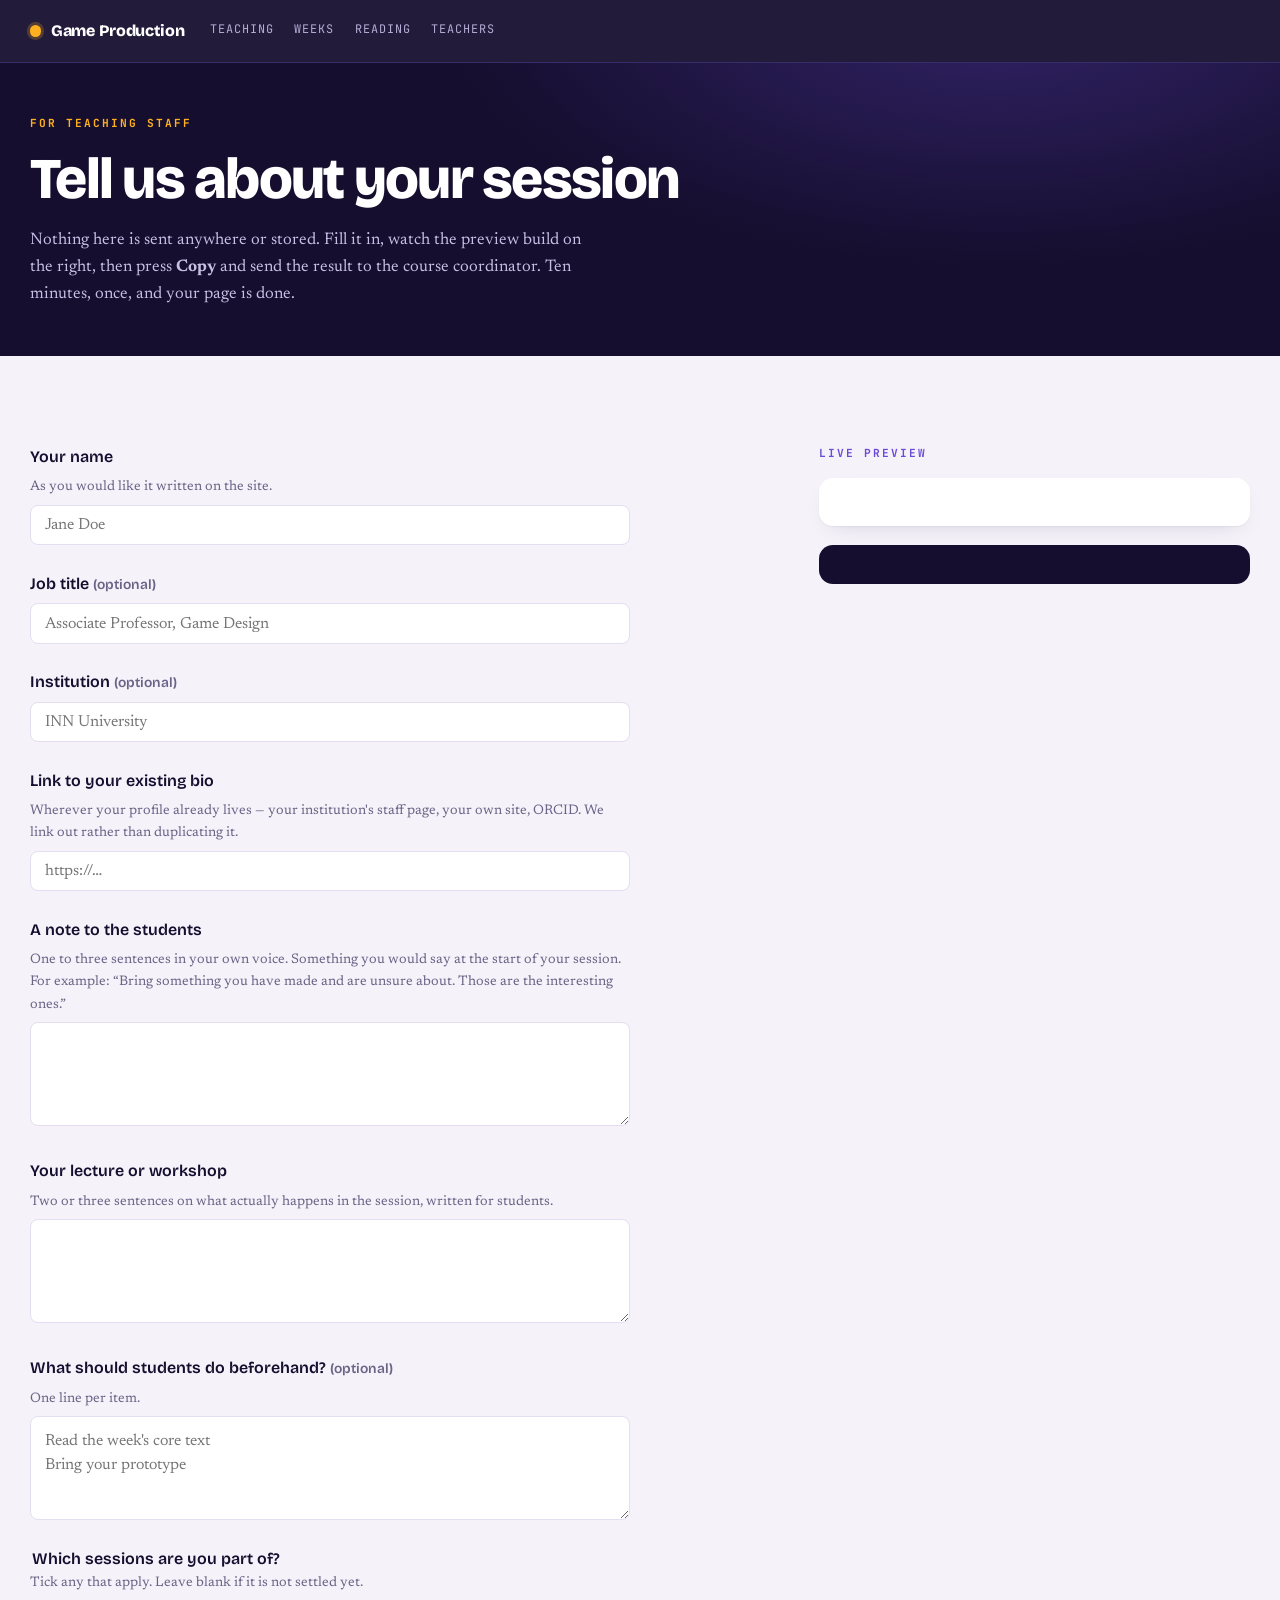
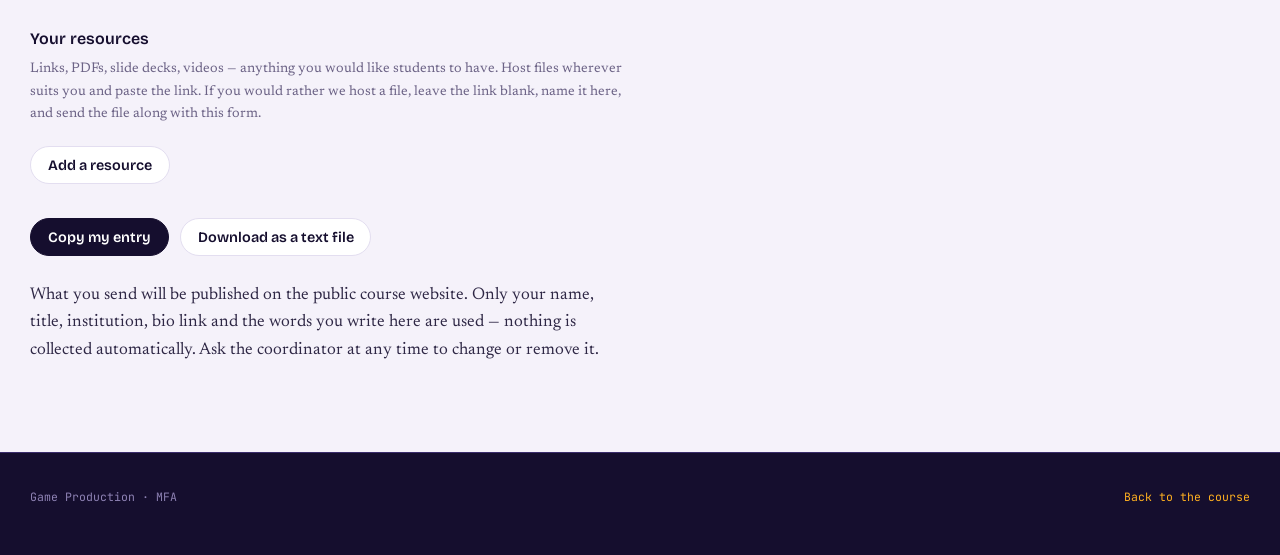
==== contribute.html @ fce990f4 "teacher info survey feilds" ====
<!DOCTYPE html>
<html lang="en">
<head>
<meta charset="utf-8">
<meta name="viewport" content="width=device-width, initial-scale=1">
<title>Contribute your session — Game Production</title>
<meta name="robots" content="noindex">
<meta name="description" content="For teaching staff: describe your session, add a note to the students, and list your resources.">
<link rel="preconnect" href="https://fonts.googleapis.com">
<link rel="preconnect" href="https://fonts.gstatic.com" crossorigin>
<link href="https://fonts.googleapis.com/css2?family=Bricolage+Grotesque:opsz,wght@12..96,400;12..96,600;12..96,800&family=Newsreader:ital,opsz,wght@0,6..72,300;0,6..72,400;0,6..72,500;1,6..72,400&family=JetBrains+Mono:wght@400;700&display=swap" rel="stylesheet">
<link rel="stylesheet" href="assets/css/styles.css">
</head>
<body>
<a class="skip" href="#main">Skip to content</a>

<header class="topbar">
  <div class="topbar__in">
    <a class="topbar__brand" href="index.html"><span class="topbar__mark" aria-hidden="true"></span>Game Production</a>
    <nav class="topbar__nav" aria-label="Sections">
      <a href="index.html#teaching">Teaching</a>
      <a href="index.html#weeks">Weeks</a>
      <a href="reading.html">Reading</a>
      <a href="teachers.html">Teachers</a>
    </nav>
  </div>
</header>

<main id="main">
  <section class="formhead">
    <div class="wrap">
      <p class="eyebrow eyebrow--light">For teaching staff</p>
      <h1 class="formhead__t">Tell us about your session</h1>
      <p class="formhead__n">
        Nothing here is sent anywhere or stored. Fill it in, watch the preview build on the right,
        then press <strong>Copy</strong> and send the result to the course coordinator. Ten minutes,
        once, and your page is done.
      </p>
    </div>
  </section>

  <section class="band">
    <div class="wrap daygrid">
      <div>
        <form class="cform" id="cform" autocomplete="off">

          <div class="field">
            <label for="f-name">Your name</label>
            <p class="help">As you would like it written on the site.</p>
            <input type="text" id="f-name" placeholder="Jane Doe">
          </div>

          <div class="field">
            <label for="f-role">Job title <span class="help">(optional)</span></label>
            <input type="text" id="f-role" placeholder="Associate Professor, Game Design">
          </div>

          <div class="field">
            <label for="f-inst">Institution <span class="help">(optional)</span></label>
            <input type="text" id="f-inst" placeholder="INN University">
          </div>

          <div class="field">
            <label for="f-bio">Link to your existing bio</label>
            <p class="help">Wherever your profile already lives — your institution's staff page, your own site, ORCID. We link out rather than duplicating it.</p>
            <input type="url" id="f-bio" placeholder="https://…">
          </div>

          <div class="field">
            <label for="f-note">A note to the students</label>
            <p class="help">One to three sentences in your own voice. Something you would say at the start of your session. For example: “Bring something you have made and are unsure about. Those are the interesting ones.”</p>
            <textarea id="f-note" maxlength="400"></textarea>
            <span class="count" data-for="f-note"></span>
          </div>

          <div class="field">
            <label for="f-desc">Your lecture or workshop</label>
            <p class="help">Two or three sentences on what actually happens in the session, written for students.</p>
            <textarea id="f-desc" maxlength="700"></textarea>
            <span class="count" data-for="f-desc"></span>
          </div>

          <div class="field">
            <label for="f-prep">What should students do beforehand? <span class="help">(optional)</span></label>
            <p class="help">One line per item.</p>
            <textarea id="f-prep" placeholder="Read the week's core text&#10;Bring your prototype"></textarea>
          </div>

          <fieldset class="field" style="border:0;padding:0;margin:0">
            <legend style="font-family:var(--display);font-weight:600;font-size:1rem;color:var(--ink)">Which sessions are you part of?</legend>
            <p class="help">Tick any that apply. Leave blank if it is not settled yet.</p>
            <div class="checks" id="f-weeks"></div>
          </fieldset>

          <div class="field">
            <label>Your resources</label>
            <p class="help">
              Links, PDFs, slide decks, videos — anything you would like students to have. Host files
              wherever suits you and paste the link. If you would rather we host a file, leave the link
              blank, name it here, and send the file along with this form.
            </p>
            <div id="f-res"></div>
            <div class="cactions">
              <button type="button" class="btn" id="add-res">Add a resource</button>
            </div>
          </div>

          <div class="cactions">
            <button type="button" class="btn btn--primary" id="copy">Copy my entry</button>
            <button type="button" class="btn" id="download">Download as a text file</button>
            <span class="saidit" id="said"></span>
          </div>
          <p class="help">
            What you send will be published on the public course website. Only your name, title,
            institution, bio link and the words you write here are used — nothing is collected
            automatically. Ask the coordinator at any time to change or remove it.
          </p>
        </form>
      </div>

      <aside>
        <div class="previewwrap">
          <p class="eyebrow">Live preview</p>
          <div class="sidebox" id="preview"></div>
          <pre class="outbox" id="out" aria-label="Text to copy"></pre>
        </div>
      </aside>
    </div>
  </section>
</main>

<footer class="foot">
  <div class="wrap foot__in">
    <p class="foot__l">Game Production · MFA</p>
    <p class="foot__r"><a href="index.html">Back to the course</a></p>
  </div>
</footer>

<script src="assets/js/course-data.js"></script>
<script src="assets/js/contribute.js"></script>
</body>
</html>
---- assets/css/styles.css ----
/* =========================================================================
   Game Production — MFA
   Colour carries meaning here: amber is always the teaching track, teal is
   always the student group-work track, violet is structure, plum is the
   artistic-practice thread. Don't repurpose them decoratively.
   ========================================================================= */

:root{
  --ink:#150E2E;
  --ink-2:#241941;
  --ink-3:#2E2159;

  --paper:#F5F2FA;
  --paper-2:#EDE9F6;
  --card:#FFFFFF;

  --amber:#FFB020;        /* teaching track */
  --amber-ink:#8A5A00;
  --amber-wash:#FFF0D4;

  --teal:#1FB8A0;         /* group-work track */
  --teal-ink:#0E6E5F;
  --teal-wash:#D6F2EC;

  --violet:#6B4BD6;       /* structure */
  --violet-deep:#4B2E9E;
  --violet-wash:#EDE7FC;

  --blue:#3D6BE0;
  --plum:#B5478A;

  --body:#2E2745;
  --muted:#6C6386;
  --faint:#9A93B2;
  --line:#E3DEF0;
  --line-dark:#3A2C6B;

  --display:"Bricolage Grotesque","Trebuchet MS",Verdana,sans-serif;
  --serif:"Newsreader",Georgia,"Times New Roman",serif;
  --mono:"JetBrains Mono","SFMono-Regular",Consolas,"Liberation Mono",monospace;

  --wrap:1220px;
  --r:14px;
  --r-sm:8px;
  --shadow:0 1px 2px rgba(21,14,46,.05), 0 8px 24px -12px rgba(21,14,46,.18);
  --shadow-lift:0 2px 4px rgba(21,14,46,.06), 0 16px 36px -14px rgba(21,14,46,.26);
}

*,*::before,*::after{box-sizing:border-box}

html{scroll-behavior:smooth; scroll-padding-top:86px}

body{
  margin:0;
  min-height:100dvh;
  display:flex;
  flex-direction:column;
  background:var(--paper);
  color:var(--body);
  font-family:var(--serif);
  font-size:17px;
  line-height:1.62;
  font-weight:400;
  -webkit-font-smoothing:antialiased;
  text-rendering:optimizeLegibility;
}

h1,h2,h3,h4{font-family:var(--display); font-weight:800; letter-spacing:-.02em; line-height:1.08; margin:0}
p{margin:0}
ul{margin:0; padding:0; list-style:none}
a{color:inherit}

.skip{
  position:absolute; left:-9999px; top:0; z-index:200;
  background:var(--amber); color:var(--ink); padding:.7rem 1.1rem;
  font-family:var(--display); font-weight:600; border-radius:0 0 var(--r-sm) 0;
}
.skip:focus{left:0}

:focus-visible{outline:3px solid var(--amber); outline-offset:3px; border-radius:4px}

.wrap{width:min(100% - 3rem, var(--wrap)); margin-inline:auto}

main{flex:1 0 auto}

/* ---------- shared type ------------------------------------------------ */
.eyebrow{
  font-family:var(--mono); font-size:.7rem; font-weight:700;
  letter-spacing:.18em; text-transform:uppercase; color:var(--violet);
  margin:0 0 1rem;
}
.eyebrow--light{color:var(--amber)}

.h2{font-size:clamp(1.9rem,3.6vw,2.9rem); color:var(--ink); margin-bottom:.75rem}
.h2--light{color:#fff}
.h3{font-family:var(--display); font-size:1.32rem; font-weight:600; color:var(--ink); margin:3rem 0 1.1rem}
.sub{color:var(--muted); max-width:64ch; font-size:1.03rem; margin-bottom:2rem}
.sub--light{color:#C9BFE6}

.band{padding:5.5rem 0}
.band--alt{background:var(--paper-2)}
.band--dark{background:var(--ink); color:#fff}

.callout{
  margin-top:2rem; padding:1.05rem 1.3rem;
  background:var(--violet-wash); border-radius:var(--r);
  color:var(--violet-deep); font-size:.95rem; max-width:78ch;
}

.btn{
  font-family:var(--display); font-weight:600; font-size:.9rem;
  padding:.6rem 1.05rem; border-radius:999px; border:1.5px solid var(--line);
  background:var(--card); color:var(--ink); cursor:pointer;
  transition:border-color .15s, background .15s, transform .15s;
}
.btn:hover{border-color:var(--violet); transform:translateY(-1px)}
.btn--ghost[aria-pressed="true"]{background:var(--ink); color:#fff; border-color:var(--ink)}

/* legend swatches */
.legend{display:flex; flex-wrap:wrap; gap:.4rem 1.5rem; align-items:center}
.key{display:inline-flex; align-items:center; gap:.5rem; font-family:var(--mono); font-size:.72rem; color:var(--muted); letter-spacing:.02em}
.sw{width:.85rem; height:.85rem; border-radius:4px; display:inline-block; flex:none}
.sw--teach{background:var(--amber)}
.sw--group{background:var(--teal)}
.sw--teachwash{background:var(--amber-wash); border:1px solid #EBD5A9}
.sw--groupwash{background:var(--teal-wash); border:1px solid #A9DDD2}
.sw--samling{background:var(--amber)}
.sw--exam{background:#fff; box-shadow:inset 0 0 0 1px rgba(255,255,255,.5)}

/* ---------- top bar ---------------------------------------------------- */
.topbar{
  position:sticky; top:0; z-index:100;
  background:rgba(21,14,46,.94);
  backdrop-filter:saturate(140%) blur(10px);
  border-bottom:1px solid var(--line-dark);
}
.topbar__in{
  width:min(100% - 3rem, var(--wrap)); margin-inline:auto;
  display:flex; align-items:center; gap:1.6rem; height:62px;
}
.topbar__brand{
  font-family:var(--display); font-weight:800; font-size:1rem; color:#fff;
  text-decoration:none; letter-spacing:-.01em; display:inline-flex; align-items:center; gap:.6rem; flex:none;
}
.topbar__mark{
  width:.7rem; height:.7rem; border-radius:50%;
  background:var(--amber); box-shadow:0 0 0 3px rgba(255,176,32,.22);
}
.topbar__nav{display:flex; gap:1.3rem; margin-right:auto}
.topbar__nav a{
  font-family:var(--mono); font-size:.74rem; letter-spacing:.08em; text-transform:uppercase;
  color:#B7ACD6; text-decoration:none; padding:.35rem 0; border-bottom:2px solid transparent;
  transition:color .15s, border-color .15s;
}
.topbar__nav a:hover, .topbar__nav a.is-here{color:#fff; border-color:var(--amber)}
.topbar__next{
  font-family:var(--mono); font-size:.72rem; color:var(--amber);
  white-space:nowrap; flex:none;
}
@media (max-width:1080px){ .topbar__next{display:none} }
@media (max-width:860px){
  .topbar__in{height:auto; padding:.7rem 0; flex-wrap:wrap; gap:.5rem 1rem}
  .topbar__nav{gap:.9rem; flex-wrap:wrap; width:100%}
}

/* ---------- hero ------------------------------------------------------- */
.hero{
  background:
    radial-gradient(1100px 520px at 82% -8%, rgba(107,75,214,.34), transparent 62%),
    radial-gradient(760px 420px at 6% 105%, rgba(31,184,160,.16), transparent 60%),
    var(--ink);
  color:#fff; padding:6rem 0 5rem;
}
.hero__in{width:min(100% - 3rem, var(--wrap)); margin-inline:auto}
.hero__title{
  font-size:clamp(3rem,9vw,7rem); line-height:.92; letter-spacing:-.035em;
  margin:0 0 1.6rem; max-width:16ch;
}
.hero__q{
  font-family:var(--serif); font-style:italic; font-weight:300;
  font-size:clamp(1.35rem,3vw,2.1rem); color:var(--amber);
  line-height:1.28; max-width:24ch; margin-bottom:1.5rem;
}
.hero__stand{color:#C9BFE6; max-width:60ch; font-size:1.05rem}

.hero__strip{margin:3.4rem 0 2.6rem}
.hero__striplab{
  font-family:var(--mono); font-size:.68rem; letter-spacing:.16em; text-transform:uppercase;
  color:#8E82B4; margin-bottom:.75rem;
}
.strip{display:flex; gap:3px; text-decoration:none; max-width:980px}
.strip__c{
  flex:1 1 0; height:44px; border-radius:5px; position:relative;
  background:var(--ink-3); transition:transform .18s, filter .18s;
}
.strip__c[data-tone="violet"]{background:var(--violet)}
.strip__c[data-tone="blue"]{background:var(--blue)}
.strip__c[data-tone="teal"]{background:var(--teal)}
.strip__c[data-tone="amber"]{background:var(--amber)}
.strip__c.is-samling::after{
  content:""; position:absolute; inset:auto 0 -11px; height:5px; border-radius:3px; background:var(--amber);
}
.strip__c.is-exam::after{
  content:""; position:absolute; inset:auto 0 -11px; height:5px; border-radius:3px; background:#fff;
}
.strip:hover .strip__c{filter:saturate(.55) opacity(.6)}
.strip:hover .strip__c:hover{filter:none; transform:translateY(-3px)}
.hero__stripkey{display:flex; gap:1.4rem; margin-top:1.4rem}
.hero__stripkey .key{color:#8E82B4}

.stats{display:flex; flex-wrap:wrap; gap:2.6rem; margin:0}
.stats div{min-width:8rem}
.stats dt{font-family:var(--mono); font-size:2.3rem; font-weight:700; color:var(--teal); line-height:1}
.stats dd{margin:.55rem 0 0; color:#B7ACD6; font-size:.9rem; line-height:1.45}

/* ---------- course / kinds --------------------------------------------- */
.lede{display:grid; grid-template-columns:minmax(0,1.05fr) minmax(0,1fr); gap:2.5rem 4rem; align-items:start; margin-bottom:3.5rem}
.lede__p{font-size:1.12rem; color:var(--body)}
@media (max-width:820px){ .lede{grid-template-columns:1fr; gap:1.2rem} }

.kinds{display:grid; grid-template-columns:repeat(4,1fr); gap:1.1rem}
.kinds li{
  background:var(--card); border-radius:var(--r); padding:1.5rem 1.4rem 1.6rem;
  box-shadow:var(--shadow); border-top:3px solid var(--violet);
}
.kinds li:nth-child(2){border-top-color:var(--teal)}
.kinds li:nth-child(3){border-top-color:var(--blue)}
.kinds li:nth-child(4){border-top-color:var(--plum)}
.kinds b{display:block; font-family:var(--display); font-weight:600; font-size:1.1rem; color:var(--ink); margin-bottom:.5rem}
.kinds span{color:var(--muted); font-size:.94rem}
@media (max-width:960px){ .kinds{grid-template-columns:repeat(2,1fr)} }
@media (max-width:560px){ .kinds{grid-template-columns:1fr} }

/* ---------- rhythm ----------------------------------------------------- */
.rhythm{display:grid; grid-template-columns:1fr 1fr; gap:1.2rem; margin-bottom:1rem}
.rhythm__d{
  background:var(--card); border-radius:var(--r); padding:1.7rem 1.6rem;
  box-shadow:var(--shadow); border-left:4px solid var(--amber);
}
.rhythm__d[data-track="group"]{border-left-color:var(--teal)}
.rhythm__day{
  font-family:var(--mono); font-size:.72rem; letter-spacing:.14em; text-transform:uppercase;
  color:var(--amber-ink); margin-bottom:.4rem;
}
.rhythm__d[data-track="group"] .rhythm__day{color:var(--teal-ink)}
.rhythm__t{font-family:var(--display); font-size:2rem; font-weight:800; color:var(--ink); letter-spacing:-.02em; margin-bottom:.9rem}
.rhythm__f{display:flex; flex-wrap:wrap; gap:.45rem; margin-bottom:.9rem}
.rhythm__f span{
  font-family:var(--mono); font-size:.72rem; padding:.3rem .6rem; border-radius:999px;
  background:var(--amber-wash); color:var(--amber-ink);
}
.rhythm__d[data-track="group"] .rhythm__f span{background:var(--teal-wash); color:var(--teal-ink)}
.rhythm__n{color:var(--muted); font-size:.94rem}
@media (max-width:760px){ .rhythm{grid-template-columns:1fr} }

/* ---------- forms ------------------------------------------------------ */
.forms{display:grid; grid-template-columns:repeat(3,1fr); gap:1.1rem}
.forms li{
  background:var(--card); border-radius:var(--r); padding:1.4rem 1.4rem 1.5rem;
  box-shadow:var(--shadow); display:grid; grid-template-columns:auto 1fr; gap:.2rem .9rem; align-items:start;
}
.forms .dot{width:.85rem; height:.85rem; border-radius:50%; background:var(--amber); margin-top:.42rem}
.forms li[data-track="group"] .dot{background:var(--teal)}
.forms li[data-track="samling"] .dot{background:var(--violet)}
.forms b{font-family:var(--display); font-weight:600; font-size:1.08rem; color:var(--ink)}
.forms .when{grid-column:2; font-family:var(--mono); font-size:.7rem; color:var(--amber-ink); letter-spacing:.05em; margin-bottom:.5rem}
.forms li[data-track="group"] .when{color:var(--teal-ink)}
.forms li[data-track="samling"] .when{color:var(--violet-deep)}
.forms .note{grid-column:2; color:var(--muted); font-size:.93rem}
@media (max-width:940px){ .forms{grid-template-columns:repeat(2,1fr)} }
@media (max-width:600px){ .forms{grid-template-columns:1fr} }

/* ---------- two tracks ------------------------------------------------- */
.tracks{margin-top:1rem}
.tracks__pair{display:grid; gap:.55rem}
.tracks__lane{
  background:var(--card); border-radius:999px; padding:1.05rem 1.9rem;
  box-shadow:var(--shadow); border-left:6px solid var(--amber);
}
.tracks__lane--group{border-left-color:var(--teal)}
.tracks__name{font-family:var(--display); font-weight:600; font-size:1.1rem; color:var(--ink)}
.tracks__note{color:var(--muted); font-size:.93rem}
.tracks__link{
  height:26px; margin-left:2.6rem; width:2px; background:linear-gradient(var(--violet),var(--violet)) center/2px 100% no-repeat;
  position:relative;
}
.tracks__link::before,.tracks__link::after{
  content:""; position:absolute; left:-4px; width:10px; height:10px;
  border-left:2px solid var(--violet); border-top:2px solid var(--violet);
}
.tracks__link::before{top:0; transform:rotate(45deg)}
.tracks__link::after{bottom:0; transform:rotate(-135deg)}

/* ---------- week board ------------------------------------------------- */
.boardbar{display:flex; flex-wrap:wrap; gap:1rem; justify-content:space-between; align-items:center; margin-bottom:1.4rem}

.phase{margin-bottom:2.6rem}
.phase__head{display:flex; flex-wrap:wrap; align-items:baseline; gap:.5rem 1rem; padding:0 0 .9rem; border-bottom:2px solid var(--line)}
.phase__name{
  font-family:var(--display); font-weight:800; font-size:.82rem; letter-spacing:.16em; text-transform:uppercase;
  color:#fff; background:var(--violet); padding:.32rem .8rem; border-radius:999px;
}
.phase[data-tone="blue"] .phase__name{background:var(--blue)}
.phase[data-tone="teal"] .phase__name{background:var(--teal)}
.phase[data-tone="amber"] .phase__name{background:var(--amber); color:var(--ink)}
.phase__sub{font-family:var(--display); font-weight:600; font-size:1.15rem; color:var(--ink)}
.phase__wk{font-family:var(--mono); font-size:.72rem; color:var(--faint); margin-left:auto}
.phase__note{color:var(--muted); font-size:.93rem; margin:.85rem 0 1.1rem; max-width:72ch}

.wk{background:var(--card); border-radius:var(--r); box-shadow:var(--shadow); margin-bottom:.55rem; overflow:hidden}
.wk.is-samling{background:linear-gradient(90deg,var(--amber-wash),var(--card) 42%)}
.wk__btn{
  display:grid; grid-template-columns:6.4rem minmax(0,1fr) minmax(0,1fr) 1.6rem;
  gap:1.2rem; align-items:center; width:100%; text-align:left;
  background:none; border:0; padding:1.05rem 1.3rem; cursor:pointer; font:inherit; color:inherit;
}
.wk__btn:hover{background:rgba(107,75,214,.045)}
.wk__n{font-family:var(--mono); line-height:1.25}
.wk__n b{display:block; font-size:1.28rem; font-weight:700; color:var(--violet-deep)}
.wk.is-samling .wk__n b{color:var(--amber-ink)}
.wk.is-exam .wk__n b{color:var(--teal-ink)}
.wk__n span{display:block; font-size:.66rem; color:var(--faint); letter-spacing:.02em; white-space:nowrap}
.wk__cell{display:flex; gap:.7rem; align-items:flex-start; font-size:.97rem}
.wk__cell::before{content:""; width:.6rem; height:.6rem; border-radius:50%; background:var(--amber); flex:none; margin-top:.48rem}
.wk__cell--group::before{background:var(--teal)}
.wk__cell--none{color:var(--faint); font-style:italic}
.wk__cell--none::before{background:var(--line)}
.wk__chev{justify-self:end; color:var(--faint); transition:transform .2s}
.wk[open] .wk__chev, .wk.is-open .wk__chev{transform:rotate(180deg)}

.wk__body{display:none; padding:0 1.3rem 1.4rem 8.9rem; border-top:1px solid var(--line)}
.wk.is-open .wk__body{display:block}
.wk__pair{display:grid; grid-template-columns:1fr 1fr; gap:1.6rem; padding-top:1.1rem}
.wk__k{
  font-family:var(--mono); font-size:.66rem; letter-spacing:.14em; text-transform:uppercase;
  color:var(--amber-ink); margin-bottom:.4rem;
}
.wk__k--group{color:var(--teal-ink)}
.wk__p{font-size:.98rem; color:var(--body)}
.wk__p--none{color:var(--faint); font-style:italic}
.wk__tag{
  display:inline-block; font-family:var(--mono); font-size:.64rem; letter-spacing:.1em; text-transform:uppercase;
  background:var(--teal); color:#fff; padding:.18rem .5rem; border-radius:999px; margin-left:.5rem; vertical-align:middle;
}
.wk__tag--samling{background:var(--amber); color:var(--ink)}

@media (max-width:900px){
  .wk__btn{grid-template-columns:5.2rem minmax(0,1fr) 1.4rem; gap:.8rem; row-gap:.5rem}
  .wk__cell--group{grid-column:2}
  .wk__body{padding-left:1.3rem}
  .wk__pair{grid-template-columns:1fr; gap:1.1rem}
}

/* ---------- calendar --------------------------------------------------- */
.legend--cal{margin-bottom:1.8rem}
.months{display:grid; grid-template-columns:1fr 1fr; gap:2.4rem 2.6rem}
@media (max-width:900px){ .months{grid-template-columns:1fr} }

.mo__name{font-family:var(--display); font-weight:600; font-size:1.3rem; color:var(--ink); margin-bottom:.9rem}
.mo__grid{display:grid; grid-template-columns:3.9rem repeat(7,1fr); gap:4px}
.mo__dow{
  font-family:var(--mono); font-size:.6rem; letter-spacing:.1em; text-transform:uppercase;
  color:var(--faint); text-align:center; padding-bottom:.3rem;
}
.mo__dow--we{color:#BDB6D0}
.mo__wk{
  font-family:var(--mono); font-size:.66rem; color:var(--violet-deep); white-space:nowrap;
  display:flex; flex-direction:column; justify-content:center; align-items:flex-end;
  padding-right:.4rem; text-align:right; line-height:1.2;
}
.mo__wk small{color:var(--faint); font-size:.56rem; white-space:nowrap}
.mo__wk small.is-exam{color:var(--teal-ink); font-weight:700}
.mo__wk.is-break{color:var(--faint)}
.mo__d{
  min-height:60px; border-radius:var(--r-sm); background:var(--card);
  padding:.32rem .4rem; box-shadow:0 1px 2px rgba(21,14,46,.05);
}
.mo__d.is-out{background:transparent; box-shadow:none}
.mo__d.is-break{background:#E9E5F2; box-shadow:none}
.mo__d.is-teach{background:var(--amber-wash)}
.mo__d.is-group{background:var(--teal-wash)}
.mo__d.is-samling{background:var(--amber)}
.mo__num{font-family:var(--mono); font-size:.72rem; font-weight:700; color:var(--body); display:block}
.mo__d.is-out .mo__num{color:#C7C1D8}
.mo__d.is-break .mo__num{color:#8A83A3}
.mo__d.is-teach .mo__num{color:var(--amber-ink)}
.mo__d.is-group .mo__num{color:var(--teal-ink)}
.mo__d.is-samling .mo__num{color:var(--ink)}
.mo__lab{display:block; font-size:.6rem; line-height:1.25; margin-top:.15rem; color:var(--amber-ink)}
.mo__d.is-group .mo__lab{color:var(--teal-ink)}
.mo__d.is-samling .mo__lab{color:var(--ink); font-weight:700}
@media (max-width:520px){
  .mo__grid{grid-template-columns:3.1rem repeat(7,1fr); gap:2px}
  .mo__wk{font-size:.58rem}
  .mo__wk small{font-size:.5rem}
  .mo__d{min-height:46px; padding:.22rem .25rem}
  .mo__lab{display:none}
}

/* ---------- samlinger --------------------------------------------------- */
.samlist{display:grid; grid-template-columns:repeat(4,1fr); gap:1.1rem; margin-bottom:2.4rem}
.samlist li{background:var(--card); border-radius:var(--r); padding:1.4rem; box-shadow:var(--shadow)}
.samlist .n{
  font-family:var(--mono); font-weight:700; font-size:1rem; color:var(--ink);
  background:var(--amber); width:2rem; height:2rem; border-radius:50%;
  display:grid; place-items:center; margin-bottom:.85rem;
}
.samlist .w{font-family:var(--mono); font-size:.7rem; color:var(--amber-ink); letter-spacing:.05em; display:block; margin-bottom:.4rem}
.samlist .note{color:var(--muted); font-size:.93rem}
@media (max-width:900px){ .samlist{grid-template-columns:repeat(2,1fr)} }
@media (max-width:520px){ .samlist{grid-template-columns:1fr} }

.sam4{background:var(--ink); color:#fff; border-radius:var(--r); padding:2.2rem 2.2rem 2.4rem}
.sam4__k{font-family:var(--mono); font-size:.68rem; letter-spacing:.16em; text-transform:uppercase; color:var(--amber); margin-bottom:.7rem}
.sam4__t{font-family:var(--serif); font-style:italic; font-weight:400; font-size:clamp(1.4rem,2.6vw,1.95rem); color:#fff; margin-bottom:1.3rem}
.sam4__l li{color:#C9BFE6; font-size:.97rem; padding-left:1.4rem; position:relative; margin-bottom:.6rem; max-width:88ch}
.sam4__l li::before{content:""; position:absolute; left:0; top:.62rem; width:.5rem; height:.5rem; border-radius:50%; background:var(--teal)}

/* ---------- literature --------------------------------------------------- */
.lit{display:grid; grid-template-columns:repeat(3,1fr); gap:1.1rem}
.lit li{background:var(--card); border-radius:var(--r); padding:1.5rem 1.5rem 1.6rem; box-shadow:var(--shadow); border-top:3px solid var(--violet)}
.lit li[data-tone="teal"]{border-top-color:var(--teal)}
.lit li[data-tone="blue"]{border-top-color:var(--blue)}
.lit li[data-tone="amber"]{border-top-color:var(--amber)}
.lit li[data-tone="plum"]{border-top-color:var(--plum)}
.lit b{display:block; font-family:var(--display); font-weight:600; font-size:1.12rem; color:var(--ink); margin-bottom:.5rem}
.lit .note{color:var(--muted); font-size:.92rem; margin-bottom:1rem}
.lit ul li{all:unset; display:block; font-family:var(--display); font-weight:600; font-size:.97rem; color:var(--body); padding:.28rem 0; border-top:1px solid var(--line)}
@media (max-width:940px){ .lit{grid-template-columns:repeat(2,1fr)} }
@media (max-width:600px){ .lit{grid-template-columns:1fr} }

/* ---------- downloads / footer -------------------------------------------- */
.dl{display:flex; flex-wrap:wrap; gap:1rem}
.dl a{
  display:flex; align-items:center; gap:1rem; text-decoration:none;
  background:var(--ink-2); border:1px solid var(--line-dark); border-radius:var(--r);
  padding:1.1rem 1.5rem; transition:border-color .15s, transform .15s;
}
.dl a:hover{border-color:var(--amber); transform:translateY(-2px)}
.dl .kind{font-family:var(--mono); font-size:.68rem; font-weight:700; letter-spacing:.1em; color:var(--ink); background:var(--amber); padding:.28rem .5rem; border-radius:5px}
.dl .name{font-family:var(--display); font-weight:600; color:#fff; font-size:1rem}

.foot{background:var(--ink); border-top:1px solid var(--line-dark); padding:2.2rem 0 3rem; color:#8E82B4}
.foot__in{display:flex; flex-wrap:wrap; gap:.6rem 2rem; justify-content:space-between; font-family:var(--mono); font-size:.72rem}

/* ---------- motion ---------------------------------------------------------- */
.reveal{opacity:0; transform:translateY(14px); transition:opacity .55s ease, transform .55s ease}
.reveal.is-in{opacity:1; transform:none}

@media (prefers-reduced-motion:reduce){
  html{scroll-behavior:auto}
  *,*::before,*::after{animation-duration:.001ms !important; transition-duration:.001ms !important}
  .reveal{opacity:1; transform:none}
}

@media print{
  .topbar,.hero__strip,.boardbar,.dl,.skip{display:none}
  body{background:#fff; font-size:11pt}
  .band{padding:1.5rem 0; background:#fff}
  .wk__body{display:block !important}
  .hero{background:#fff; color:#000}
  .hero__title,.hero__stand,.stats dd{color:#000}
}

/* =========================================================================
   Active calendar days, session pages and teacher pages
   ========================================================================= */

/* ---- active day cells ---------------------------------------------------- */
.mo__d{position:relative}
.mo__d.is-link{
  display:block; text-decoration:none; color:inherit; cursor:pointer;
  transition:transform .14s ease, box-shadow .14s ease;
}
.mo__d.is-link:hover, .mo__d.is-link:focus-visible{
  transform:translateY(-2px);
  box-shadow:0 6px 16px -6px rgba(21,14,46,.35);
  z-index:2;
}
.mo__d.is-teach.is-link:hover{outline:2px solid var(--amber); outline-offset:-2px}
.mo__d.is-group.is-link:hover{outline:2px solid var(--teal); outline-offset:-2px}
.mo__d.is-samling.is-link:hover{outline:2px solid var(--ink); outline-offset:-2px}
.mo__active{
  position:absolute; top:.26rem; right:.26rem;
  font-family:var(--mono); font-size:.5rem; font-weight:700;
  letter-spacing:.1em; text-transform:uppercase;
  padding:.1rem .34rem; border-radius:999px;
  background:var(--ink); color:#fff; white-space:nowrap;
  opacity:0; transform:translateY(-2px); transition:opacity .14s, transform .14s;
  pointer-events:none;
}
.mo__d.is-link:hover .mo__active,
.mo__d.is-link:focus-visible .mo__active{opacity:1; transform:none}
.mo__d.is-samling .mo__active{background:var(--ink)}
.mo__exam{
  display:inline-block; margin-top:.2rem;
  font-family:var(--mono); font-size:.5rem; font-weight:700;
  letter-spacing:.1em; text-transform:uppercase;
  background:var(--teal); color:#fff; padding:.1rem .3rem; border-radius:4px;
}
.sw--exampill{background:var(--teal)}
@media (max-width:520px){ .mo__active{display:none} .mo__exam{font-size:.45rem} }
@media (hover:none){ .mo__d.is-link::after{
  content:""; position:absolute; right:.28rem; bottom:.28rem;
  width:.32rem; height:.32rem; border-radius:50%; background:currentColor; opacity:.4;
} }

/* ---- session page header --------------------------------------------------- */
.dayhead{
  background:
    radial-gradient(900px 420px at 88% -20%, rgba(107,75,214,.34), transparent 62%),
    var(--ink);
  color:#fff; padding:3.2rem 0 2.8rem;
}
.dayhead__crumbs{font-family:var(--mono); font-size:.7rem; letter-spacing:.1em; text-transform:uppercase; color:#8E82B4; margin-bottom:1rem}
.dayhead__crumbs a{color:var(--amber); text-decoration:none}
.dayhead__crumbs a:hover{text-decoration:underline}
.dayhead__date{font-size:clamp(2rem,5vw,3.4rem); letter-spacing:-.03em; color:#fff; margin-bottom:1rem}
.dayhead__tags{display:flex; flex-wrap:wrap; gap:.45rem; margin-bottom:1.1rem}
.tag{
  font-family:var(--mono); font-size:.68rem; letter-spacing:.05em;
  padding:.3rem .65rem; border-radius:999px; background:rgba(255,255,255,.1); color:#D6CDEE;
}
.tag--teach{background:var(--amber); color:var(--ink); font-weight:700}
.tag--group{background:var(--teal); color:#fff; font-weight:700}
.tag--samling{background:#fff; color:var(--ink); font-weight:700}
.tag--exam{background:var(--teal); color:#fff; font-weight:700}
.tag--phase{border:1px solid rgba(255,255,255,.28)}
.dayhead__title{font-family:var(--serif); font-style:italic; font-size:clamp(1.2rem,2.4vw,1.7rem); color:var(--amber)}

/* ---- session / teacher body ------------------------------------------------- */
.daygrid{display:grid; grid-template-columns:minmax(0,1.7fr) minmax(0,1fr); gap:2.5rem 3.5rem; align-items:start}
@media (max-width:860px){ .daygrid{grid-template-columns:1fr; gap:2rem} }

.dayblock{margin-bottom:2.6rem}
.dayblock__h{
  font-family:var(--mono); font-size:.7rem; font-weight:700; letter-spacing:.16em;
  text-transform:uppercase; color:var(--violet); margin-bottom:.9rem;
  padding-bottom:.55rem; border-bottom:1px solid var(--line);
}
.daybody{font-size:1.06rem; color:var(--body); max-width:66ch}
.fromcourse{margin-top:.8rem; font-size:.84rem; color:var(--faint); font-style:italic}
.empty{color:var(--faint); font-style:italic}

.ticks li{position:relative; padding-left:1.5rem; margin-bottom:.55rem; max-width:66ch}
.ticks li::before{
  content:""; position:absolute; left:0; top:.55rem;
  width:.55rem; height:.55rem; border-radius:3px; border:2px solid var(--teal);
}
.reslist li{border-top:1px solid var(--line); padding:.6rem 0}
.reslist li:last-child{border-bottom:1px solid var(--line)}
.reslist a{color:var(--violet-deep); text-decoration:none; font-weight:500}
.reslist a:hover{text-decoration:underline}
.reslist a::after{content:" \2197"; font-size:.8em; color:var(--faint)}

.sidebox{background:var(--card); border-radius:var(--r); padding:1.5rem; box-shadow:var(--shadow); margin-bottom:1.2rem}
.sidebox__h{font-family:var(--mono); font-size:.68rem; font-weight:700; letter-spacing:.14em; text-transform:uppercase; color:var(--muted); margin-bottom:1rem}
.sidebox__big{font-family:var(--display); font-weight:800; font-size:1.7rem; color:var(--ink); letter-spacing:-.02em}
.sidebox__p{color:var(--muted); font-size:.9rem; margin-top:.4rem}
.sidebox__link{display:inline-block; margin-top:.8rem; font-family:var(--display); font-weight:600; font-size:.9rem; color:var(--violet-deep)}

.peoplelist li{margin-bottom:.5rem}
.person{display:flex; align-items:center; gap:.8rem; text-decoration:none; padding:.4rem; border-radius:var(--r-sm); transition:background .14s}
.person:hover{background:var(--violet-wash)}
.person__txt{display:flex; flex-direction:column; line-height:1.3}
.person__txt b{font-family:var(--display); font-weight:600; color:var(--ink); font-size:.98rem}
.person__txt span{font-size:.8rem; color:var(--muted)}

.dayslist li{border-top:1px solid var(--line)}
.dayslist li:last-child{border-bottom:1px solid var(--line)}
.dayslist a{display:flex; gap:.8rem; padding:.6rem 0; text-decoration:none; align-items:baseline}
.dayslist a:hover span{color:var(--violet-deep)}
.dayslist b{font-family:var(--mono); font-size:.78rem; color:var(--violet-deep); flex:none; min-width:4rem}
.dayslist span{font-size:.92rem; color:var(--body)}

/* ---- prev / next ---------------------------------------------------------- */
.daynav{display:grid; grid-template-columns:1fr 1fr; gap:1rem; margin-top:1.5rem; border-top:1px solid var(--line); padding-top:1.5rem}
.daynav__a{
  display:flex; flex-direction:column; gap:.25rem; text-decoration:none;
  background:var(--card); border-radius:var(--r); padding:1rem 1.3rem; box-shadow:var(--shadow);
  transition:transform .14s;
}
.daynav__a:hover{transform:translateY(-2px)}
.daynav__a--next{text-align:right}
.daynav__k{font-family:var(--mono); font-size:.66rem; letter-spacing:.12em; text-transform:uppercase; color:var(--faint)}
.daynav__t{font-family:var(--display); font-weight:600; color:var(--ink); font-size:.98rem}
.daynav__x{display:block}
@media (max-width:600px){ .daynav{grid-template-columns:1fr} .daynav__a--next{text-align:left} }

/* ---- avatars -------------------------------------------------------------- */
.avatar{display:grid; place-items:center; border-radius:50%; object-fit:cover; flex:none; background:var(--violet-wash); color:var(--violet-deep); font-family:var(--display); font-weight:800; letter-spacing:-.02em}
.avatar--sm{width:2.6rem; height:2.6rem; font-size:.85rem}
.avatar--md{width:3.6rem; height:3.6rem; font-size:1.1rem}
.avatar--lg{width:8rem; height:8rem; font-size:2.4rem; background:rgba(255,255,255,.12); color:#fff}

/* ---- teacher pages --------------------------------------------------------- */
.profhead{
  background:
    radial-gradient(900px 420px at 90% -20%, rgba(31,184,160,.28), transparent 62%),
    var(--ink);
  color:#fff; padding:3rem 0;
}
.profhead__in{display:flex; align-items:center; gap:2rem; flex-wrap:wrap}
.profhead__name{font-size:clamp(2rem,4.5vw,3rem); color:#fff; letter-spacing:-.03em}
.profhead__role{font-family:var(--mono); font-size:.85rem; color:var(--amber); margin-top:.5rem; letter-spacing:.04em}
.profhead__hint{font-size:.82rem; color:#8E82B4; font-style:italic; margin-top:.7rem}

.tnote{margin:0; background:var(--card); border-left:5px solid var(--teal); border-radius:0 var(--r) var(--r) 0; padding:1.5rem 1.8rem; box-shadow:var(--shadow); max-width:62ch}
.tnote p{font-family:var(--serif); font-style:italic; font-size:1.12rem; color:var(--body)}
.tnote cite{display:block; margin-top:.9rem; font-family:var(--mono); font-style:normal; font-size:.72rem; letter-spacing:.1em; text-transform:uppercase; color:var(--muted)}

.tgrid{display:grid; grid-template-columns:repeat(4,1fr); gap:1rem}
.tgrid a{display:flex; align-items:center; gap:1rem; text-decoration:none; background:var(--card); border-radius:var(--r); padding:1rem 1.1rem; box-shadow:var(--shadow); transition:transform .14s, box-shadow .14s}
.tgrid a:hover{transform:translateY(-2px); box-shadow:var(--shadow-lift)}
.tcard__txt{display:flex; flex-direction:column; line-height:1.35; min-width:0}
.tcard__txt b{font-family:var(--display); font-weight:600; color:var(--ink); font-size:1rem}
.tcard__role{font-size:.82rem; color:var(--muted)}
.tcard__days{font-family:var(--mono); font-size:.66rem; color:var(--teal-ink); margin-top:.2rem}
@media (max-width:1000px){ .tgrid{grid-template-columns:repeat(3,1fr)} }
@media (max-width:760px){ .tgrid{grid-template-columns:repeat(2,1fr)} }
@media (max-width:480px){ .tgrid{grid-template-columns:1fr} }

.foot__r a{color:var(--amber); text-decoration:none}
.foot__r a:hover{text-decoration:underline}

/* ---- outbound links to the university profiles ------------------------------ */
.vh{position:absolute; width:1px; height:1px; padding:0; margin:-1px; overflow:hidden;
    clip:rect(0 0 0 0); white-space:nowrap; border:0}

.extlink{
  display:inline-flex; align-items:center; gap:.35rem;
  font-family:var(--mono); font-size:.74rem; letter-spacing:.02em;
  color:var(--violet-deep); text-decoration:none;
  border-bottom:1.5px solid var(--violet-wash); padding-bottom:.1rem;
  transition:border-color .15s, color .15s;
}
.extlink:hover{border-color:var(--violet); color:var(--violet)}
.extlink__i{font-size:.9em; transition:transform .15s}
.extlink:hover .extlink__i{transform:translate(1px,-1px)}
.extlink--light{
  color:var(--amber); border-bottom-color:rgba(255,176,32,.35); margin-top:.7rem;
}
.extlink--light:hover{color:#fff; border-bottom-color:#fff}

.dayblock__src{margin-top:1rem; color:var(--muted); font-family:var(--mono); font-size:.72rem}

.tcard__ext{
  display:inline-block; width:max-content; margin-top:.3rem;
  font-family:var(--mono); font-size:.6rem; letter-spacing:.06em;
  color:var(--violet-deep); background:var(--violet-wash);
  padding:.1rem .38rem; border-radius:4px;
}

/* ---- reading page ------------------------------------------------------------ */
.readhead{
  background:
    radial-gradient(900px 420px at 80% -20%, rgba(107,75,214,.34), transparent 62%),
    var(--ink);
  color:#fff; padding:4rem 0 3rem;
}
.readhead__t{font-size:clamp(2.4rem,6vw,4rem); letter-spacing:-.03em; margin-bottom:1rem}
.readhead__s{color:#C9BFE6; max-width:62ch; font-size:1.05rem; margin-bottom:2.2rem}
.stats--tight{gap:2rem}
.stats--tight dt{font-size:1.7rem}

.readbar{position:sticky; top:62px; z-index:60; background:var(--paper-2); border-bottom:1px solid var(--line)}
.readbar__in{display:flex; flex-wrap:wrap; gap:.8rem 2rem; align-items:center; padding:.85rem 0}
.readbar__group{display:flex; align-items:center; gap:.5rem; flex-wrap:wrap}
.readbar__lab{font-family:var(--mono); font-size:.66rem; letter-spacing:.14em; text-transform:uppercase; color:var(--faint)}
.chip{
  font-family:var(--mono); font-size:.72rem; padding:.4rem .8rem; border-radius:999px;
  border:1.5px solid var(--line); background:var(--card); color:var(--body); cursor:pointer;
  transition:border-color .15s, background .15s, color .15s;
}
.chip:hover{border-color:var(--violet)}
.chip.is-on{background:var(--ink); border-color:var(--ink); color:#fff}
.switch{display:inline-flex; align-items:center; gap:.5rem; font-family:var(--mono); font-size:.72rem; color:var(--body); cursor:pointer}
.switch input{width:1rem; height:1rem; accent-color:var(--violet); cursor:pointer}

.wkread{margin-bottom:2.6rem}
.wkread__h{display:flex; flex-wrap:wrap; align-items:baseline; gap:.5rem .9rem; padding-bottom:.7rem; border-bottom:2px solid var(--line); margin-bottom:1.1rem}
.wkread__n{
  font-family:var(--mono); font-size:.7rem; font-weight:700; letter-spacing:.08em;
  background:var(--violet); color:#fff; padding:.25rem .6rem; border-radius:999px; white-space:nowrap;
}
.wkread__n--wide{background:var(--ink)}
.wkread__t{font-family:var(--display); font-weight:600; font-size:1.2rem; color:var(--ink)}
.wkread__c{font-family:var(--mono); font-size:.68rem; color:var(--faint); margin-left:auto}
.wkread__none{color:var(--faint); font-style:italic; font-size:.95rem}

.refs{display:grid; gap:.7rem}
.ref{background:var(--card); border-radius:var(--r); padding:1.15rem 1.3rem 1rem; box-shadow:var(--shadow); border-left:4px solid var(--line)}
.ref--core{border-left-color:var(--amber)}
.ref--supporting{border-left-color:var(--teal)}
.ref--further{border-left-color:var(--violet)}
.ref--context{border-left-color:var(--faint)}
.ref__tags{display:flex; flex-wrap:wrap; gap:.4rem; margin-bottom:.6rem}
.tag{font-family:var(--mono); font-size:.6rem; letter-spacing:.09em; text-transform:uppercase; padding:.16rem .45rem; border-radius:4px}
.tag--core{background:var(--amber); color:var(--ink)}
.tag--supporting{background:var(--teal-wash); color:var(--teal-ink)}
.tag--further{background:var(--violet-wash); color:var(--violet-deep)}
.tag--context{background:var(--paper-2); color:var(--muted)}
.tag--samling{background:var(--amber); color:var(--ink)}
.ac--open{background:#DCF5E4; color:#1B6B3A}
.ac--lib{background:var(--violet-wash); color:var(--violet-deep)}
.ac--buy{background:var(--paper-2); color:var(--muted)}
.ref__apa{font-size:.99rem; line-height:1.55; color:var(--body)}
.ref__why{color:var(--muted); font-size:.9rem; margin-top:.45rem}
.ref__acts{display:flex; flex-wrap:wrap; gap:.5rem 1.1rem; margin-top:.8rem; align-items:center}
.ref__link, .ref__copy{
  font-family:var(--mono); font-size:.7rem; letter-spacing:.03em;
  background:none; border:0; padding:0; cursor:pointer; color:var(--violet-deep);
  border-bottom:1.5px solid var(--violet-wash); text-decoration:none; transition:border-color .15s;
}
.ref__link:hover, .ref__copy:hover{border-color:var(--violet)}

.readnote{color:var(--muted); font-style:italic; padding:1.5rem 0}
.sources{margin-top:3.5rem; border-top:2px solid var(--line); padding-top:1.5rem}
.sources__l{display:grid; grid-template-columns:repeat(3,1fr); gap:1.1rem}
.sources__l li{background:var(--card); border-radius:var(--r); padding:1.2rem; box-shadow:var(--shadow)}
.sources__n{font-family:var(--display); font-weight:600; font-size:1.05rem; color:var(--ink); text-decoration:none; border-bottom:2px solid var(--amber)}
.sources__d{color:var(--muted); font-size:.9rem; margin-top:.5rem}
@media (max-width:820px){ .sources__l{grid-template-columns:1fr} .readbar{position:static} }

/* ---- reading inside a week row on the main page --------------------------------- */
.wkr{margin-top:1.2rem; border-top:1px solid var(--line); padding-top:1rem}
.wkr__h{font-family:var(--mono); font-size:.66rem; letter-spacing:.14em; text-transform:uppercase; color:var(--violet-deep); margin-bottom:.6rem}
.wkr__l{display:grid; gap:.4rem}
.wkr__i{display:flex; gap:.6rem; align-items:baseline; font-size:.93rem; color:var(--body)}
.wkr__r{font-family:var(--mono); font-size:.58rem; letter-spacing:.08em; text-transform:uppercase; padding:.12rem .38rem; border-radius:4px; flex:none}
.wkr__r--core{background:var(--amber); color:var(--ink)}
.wkr__r--supporting{background:var(--teal-wash); color:var(--teal-ink)}
.wkr__more{font-family:var(--mono); font-size:.68rem; color:var(--violet-deep); margin-top:.7rem; display:inline-block}

/* ---- teaching form pages -------------------------------------------------------- */
.forms li.is-link{position:relative; transition:transform .14s ease, box-shadow .14s ease}
.forms li.is-link:hover{transform:translateY(-2px); box-shadow:var(--shadow-lift)}
.forms li.is-link:focus-within{outline:3px solid var(--amber); outline-offset:3px}
.stretch{position:absolute; inset:0; z-index:1; border-radius:var(--r); text-indent:-9999px; overflow:hidden}
.forms__go{
  position:absolute; right:1.1rem; bottom:.9rem; font-family:var(--mono); font-size:.9rem;
  color:var(--faint); transition:transform .14s ease, color .14s ease;
}
.forms li.is-link:hover .forms__go{transform:translateX(3px); color:var(--violet)}

.formhead{
  background:
    radial-gradient(900px 420px at 78% -20%, rgba(107,75,214,.34), transparent 62%),
    var(--ink);
  color:#fff; padding:3.2rem 0 3rem;
}
.formhead__t{font-size:clamp(2.2rem,5.5vw,3.6rem); letter-spacing:-.03em; margin:.4rem 0 1rem}
.formhead__tags{display:flex; flex-wrap:wrap; gap:.5rem; margin-bottom:1.2rem}
.formhead__n{color:#C9BFE6; max-width:62ch; font-size:1.05rem}
.pill{font-family:var(--mono); font-size:.68rem; letter-spacing:.06em; padding:.32rem .7rem; border-radius:999px}
.pill--teach{background:var(--amber); color:var(--ink)}
.pill--group{background:var(--teal); color:#fff}
.pill--samling{background:var(--violet); color:#fff}
.pill--ghost{background:rgba(255,255,255,.1); color:#C9BFE6; border:1px solid var(--line-dark)}

.ticks{display:grid; gap:.55rem}
.ticks li{position:relative; padding-left:1.5rem; color:var(--body); font-size:.99rem}
.ticks li::before{
  content:""; position:absolute; left:0; top:.55rem; width:.55rem; height:.55rem;
  border-radius:50%; background:var(--violet-wash); box-shadow:inset 0 0 0 2px var(--violet);
}

.sidebox__hint{color:var(--faint); font-size:.82rem; margin-top:.5rem; line-height:1.45}
.who{display:grid; gap:.5rem; margin-top:.3rem}
.who__a{display:flex; align-items:center; gap:.7rem; text-decoration:none; padding:.35rem; border-radius:var(--r-sm)}
.who__a:hover{background:var(--paper-2)}
.who__av{
  width:2rem; height:2rem; flex:none; border-radius:50%; display:grid; place-items:center;
  background:var(--violet-wash); color:var(--violet-deep); font-family:var(--mono); font-size:.7rem; font-weight:700;
}
.who__n{display:block; font-family:var(--display); font-weight:600; color:var(--ink); font-size:.97rem}
.who__r{display:block; font-family:var(--mono); font-size:.64rem; color:var(--muted)}

.cardread{display:grid; gap:.85rem; margin-top:.3rem}
.cardread li{display:grid; gap:.3rem; padding-bottom:.85rem; border-bottom:1px solid var(--line)}
.cardread li:last-child{border-bottom:0; padding-bottom:0}
.cardread__t{font-size:.88rem; line-height:1.45; color:var(--body)}
.cardread__l{font-family:var(--mono); font-size:.68rem; color:var(--violet-deep); justify-self:start; border-bottom:1.5px solid var(--violet-wash); text-decoration:none}
.cardread__l:hover{border-color:var(--violet)}
.cardread .tag{justify-self:start}

/* ---- resource lists ------------------------------------------------------------- */
.reslist{display:grid; gap:.55rem}
.res{display:flex; flex-wrap:wrap; align-items:baseline; gap:.55rem}
.res__k{
  font-family:var(--mono); font-size:.58rem; letter-spacing:.09em; text-transform:uppercase;
  padding:.14rem .42rem; border-radius:4px; flex:none;
  background:var(--violet-wash); color:var(--violet-deep);
}
.res__k--pdf{background:#FDE4E4; color:#9B2C2C}
.res__k--slides{background:var(--amber-wash); color:var(--amber-ink)}
.res__k--video{background:var(--teal-wash); color:var(--teal-ink)}
.res__k--file{background:var(--paper-2); color:var(--muted)}
.res__a{color:var(--body); text-decoration:none; border-bottom:1.5px solid var(--violet-wash); font-size:.97rem}
a.res__a:hover{border-color:var(--violet); color:var(--violet-deep)}
.res__by{font-family:var(--mono); font-size:.62rem; color:var(--faint)}
.reshead{
  font-family:var(--mono); font-size:.62rem; letter-spacing:.12em; text-transform:uppercase;
  color:var(--faint); margin:1.2rem 0 .6rem;
}

/* ---- contribute page ------------------------------------------------------------- */
.cform{display:grid; gap:1.6rem; max-width:60ch}
.field{display:grid; gap:.4rem}
.field > label{font-family:var(--display); font-weight:600; font-size:1rem; color:var(--ink)}
.field .help{font-size:.86rem; color:var(--muted)}
.field input[type=text], .field input[type=url], .field textarea, .field select{
  font-family:var(--serif); font-size:1rem; color:var(--body);
  padding:.7rem .85rem; border:1.5px solid var(--line); border-radius:var(--r-sm);
  background:var(--card); width:100%;
}
.field textarea{min-height:6.5rem; resize:vertical; line-height:1.55}
.field input:focus, .field textarea:focus, .field select:focus{outline:none; border-color:var(--violet)}
.count{font-family:var(--mono); font-size:.66rem; color:var(--faint); justify-self:end}
.count.is-over{color:#9B2C2C}
.checks{display:grid; grid-template-columns:repeat(2,1fr); gap:.4rem .9rem}
.checks label{display:flex; gap:.5rem; align-items:baseline; font-size:.92rem; color:var(--body)}
.checks input{margin-top:.25rem; accent-color:var(--violet)}
@media (max-width:700px){ .checks{grid-template-columns:1fr} }

.rrow{display:grid; grid-template-columns:1fr 1fr auto auto; gap:.5rem; align-items:center}
.rrow select{max-width:8rem}
.rrow .del{
  font-family:var(--mono); font-size:.8rem; background:none; border:1.5px solid var(--line);
  border-radius:var(--r-sm); width:2.2rem; height:2.4rem; cursor:pointer; color:var(--muted);
}
.rrow .del:hover{border-color:#9B2C2C; color:#9B2C2C}
@media (max-width:700px){ .rrow{grid-template-columns:1fr 1fr; } .rrow .del{width:100%} }

.cactions{display:flex; flex-wrap:wrap; gap:.7rem; align-items:center; margin-top:.5rem}
.btn--primary{background:var(--ink); color:#fff; border-color:var(--ink)}
.btn--primary:hover{background:var(--violet-deep); border-color:var(--violet-deep)}
.saidit{font-family:var(--mono); font-size:.7rem; color:var(--teal-ink)}
.outbox{
  font-family:var(--mono); font-size:.72rem; line-height:1.5; white-space:pre-wrap;
  background:var(--ink); color:#D8CFF2; padding:1.2rem; border-radius:var(--r);
  max-height:22rem; overflow:auto; margin-top:1rem;
}
.previewwrap{position:sticky; top:5.2rem}
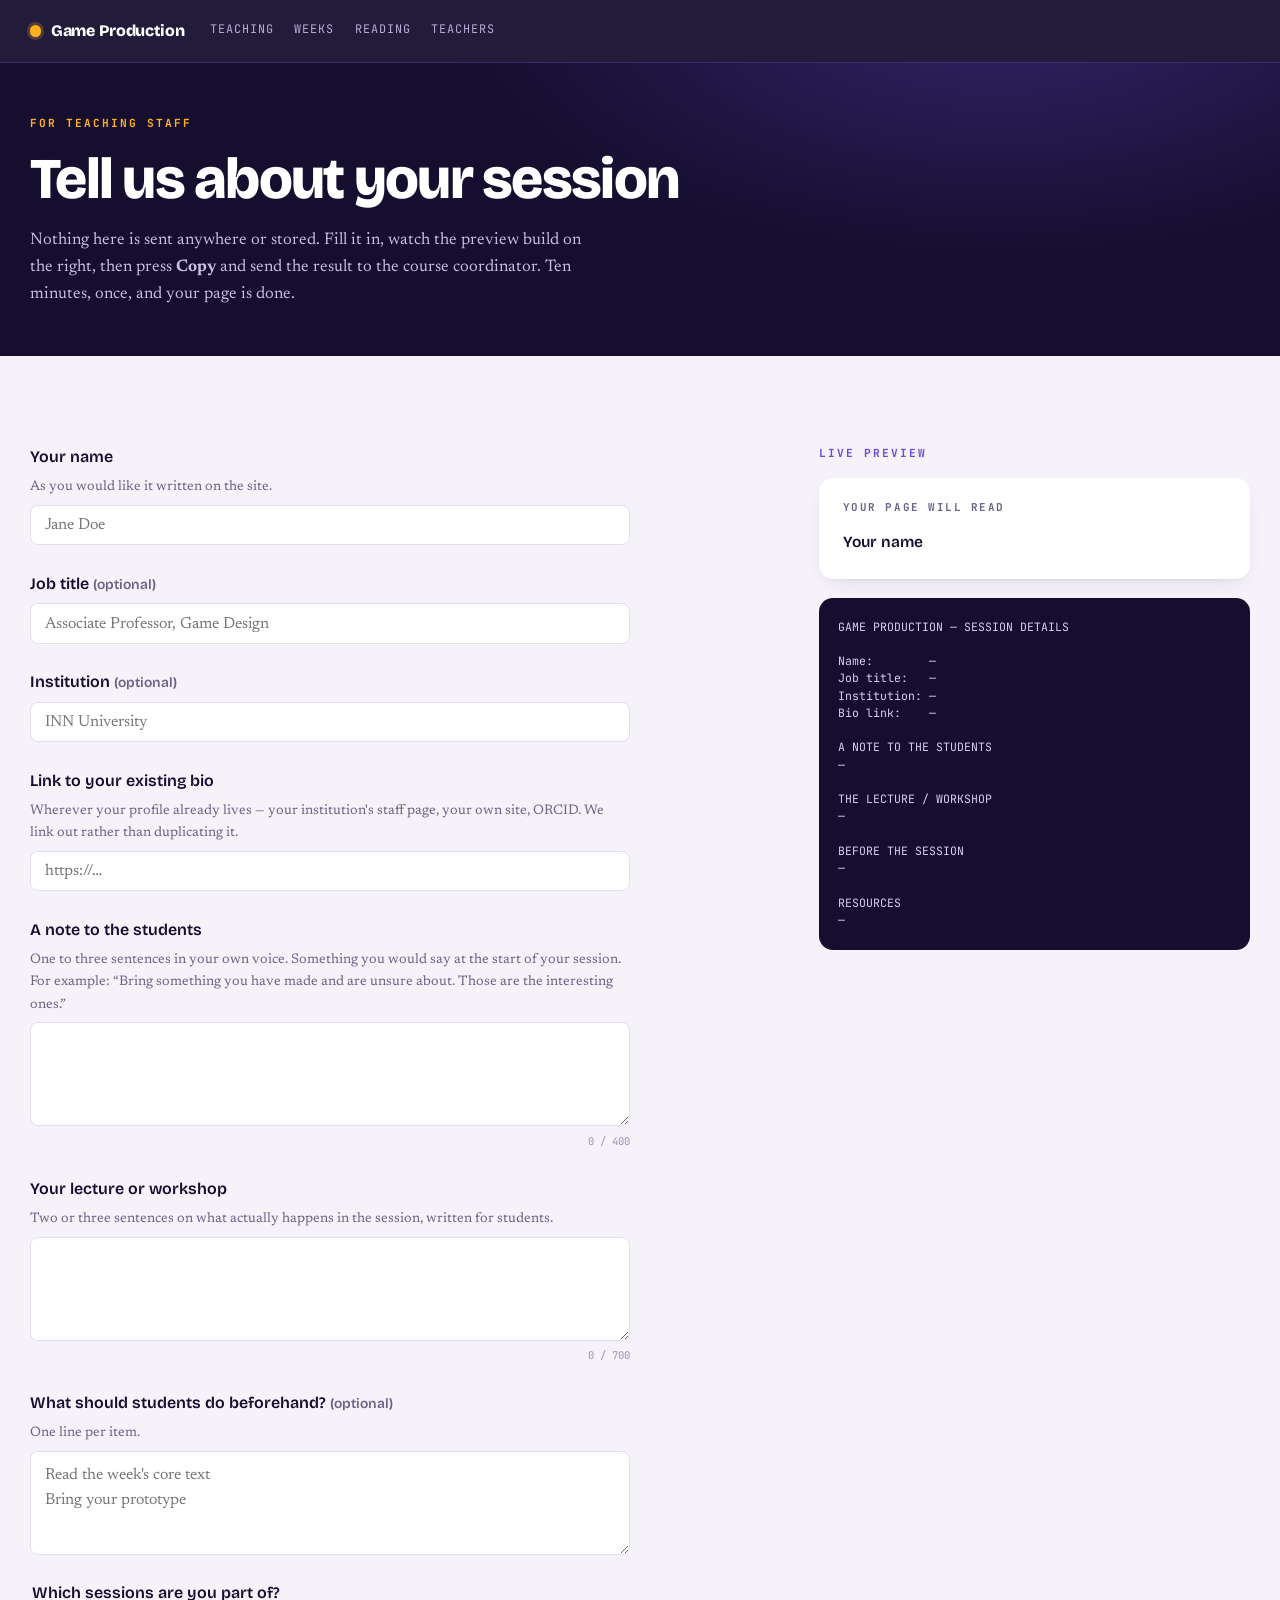
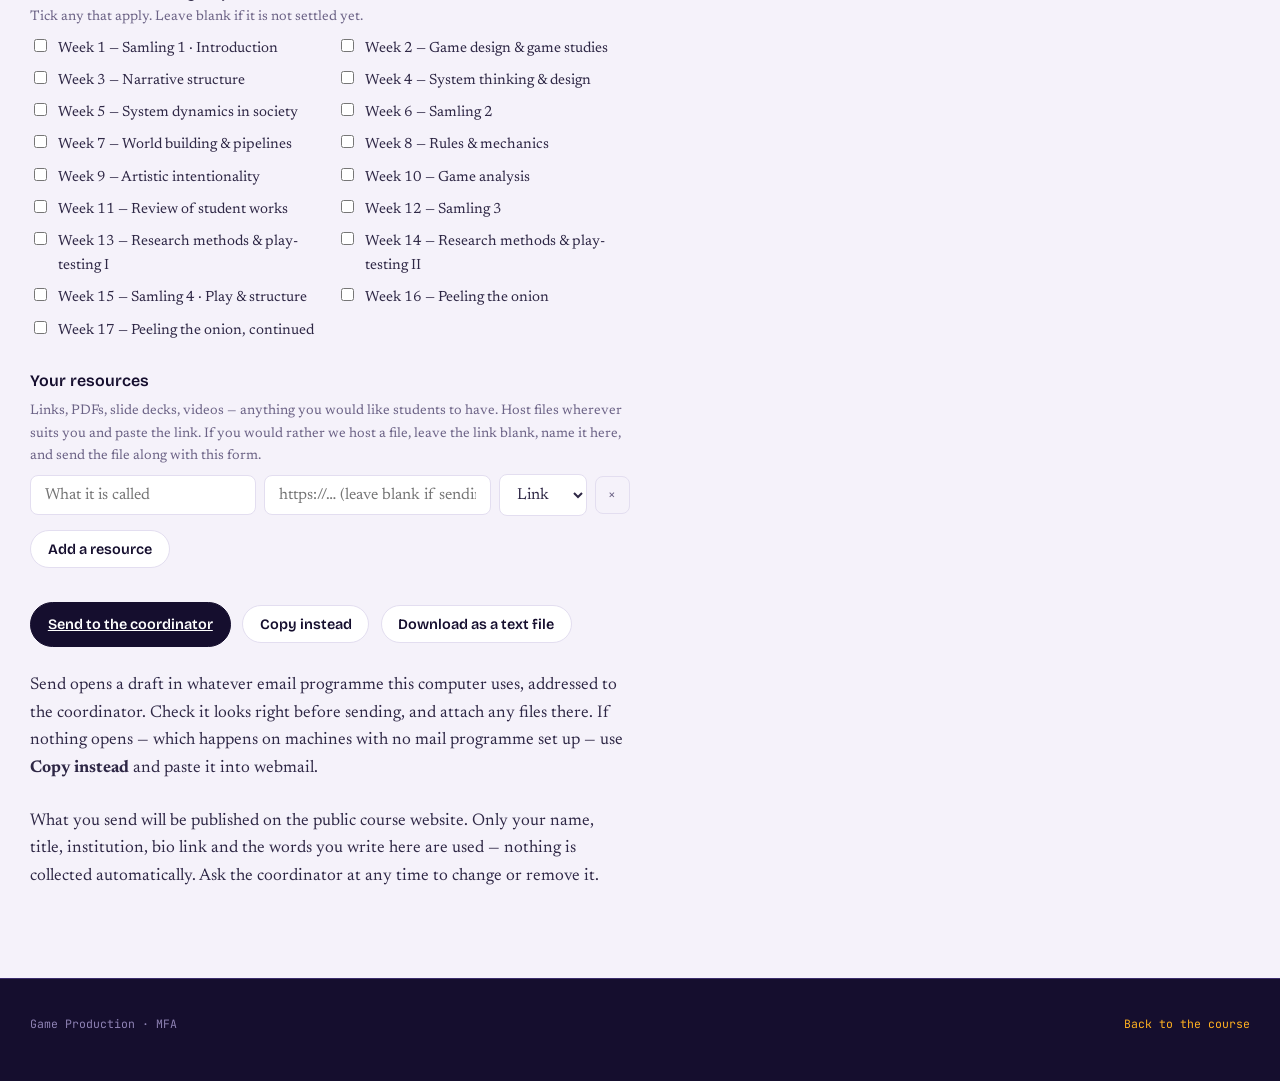
==== commit d7aabb85: "teacher survey" ====
--- a/contribute.html
+++ b/contribute.html
@@ -106,10 +106,21 @@
           </div>
 
           <div class="cactions">
-            <button type="button" class="btn btn--primary" id="copy">Copy my entry</button>
+            <a class="btn btn--primary" id="send" href="#">Send to the coordinator</a>
+            <button type="button" class="btn" id="copy">Copy instead</button>
             <button type="button" class="btn" id="download">Download as a text file</button>
             <span class="saidit" id="said"></span>
           </div>
+          <p class="help" id="send-warn" hidden>
+            Your entry is longer than an email link can carry. Pressing Send will copy the
+            full text to your clipboard and open an empty draft — just paste it in.
+          </p>
+          <p class="help">
+            Send opens a draft in whatever email programme this computer uses, addressed to the
+            coordinator. Check it looks right before sending, and attach any files there. If
+            nothing opens — which happens on machines with no mail programme set up — use
+            <strong>Copy instead</strong> and paste it into webmail.
+          </p>
           <p class="help">
             What you send will be published on the public course website. Only your name, title,
             institution, bio link and the words you write here are used — nothing is collected
